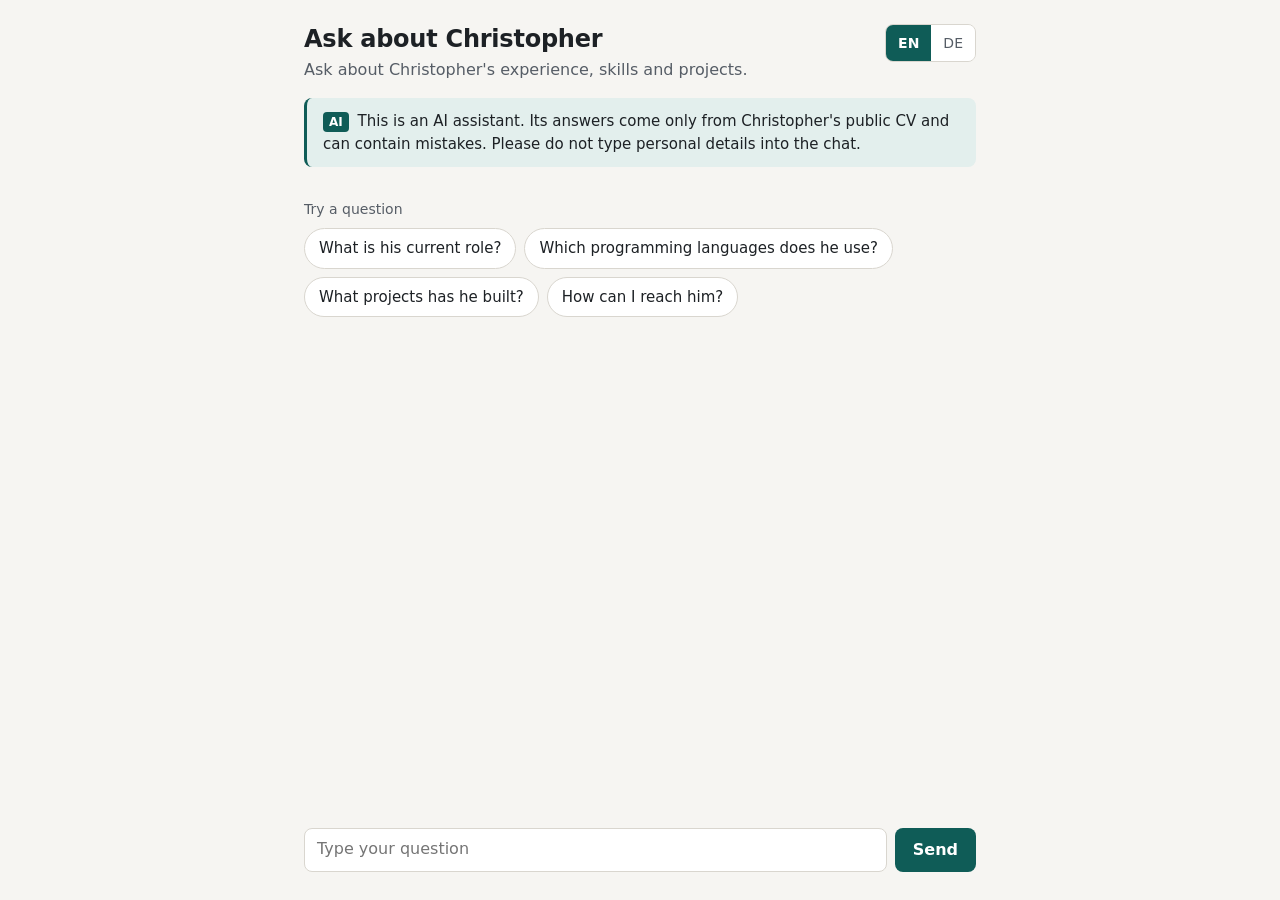
==== web/index.html @ 726d519d "web: static recruiter chat page (EN/DE, AI note, chips, contact form, Turnstile) + fake API Talks to" ====
<!doctype html>
<html lang="en">
<head>
  <meta charset="utf-8">
  <meta name="viewport" content="width=device-width, initial-scale=1">
  <meta name="color-scheme" content="light dark">
  <title>Ask about Christopher</title>
  <link rel="stylesheet" href="style.css">
</head>
<body>
  <a class="skip" href="#q" data-i18n="skip">Skip to the question field</a>
  <main class="page">
    <header class="top">
      <div>
        <h1 data-i18n="title">Ask about Christopher</h1>
        <p class="intro" data-i18n="intro"></p>
      </div>
      <div class="lang" role="group" aria-labelledby="lang-label">
        <span id="lang-label" class="sr-only" data-i18n="langLabel">Language</span>
        <button type="button" data-lang="en" lang="en">EN</button>
        <button type="button" data-lang="de" lang="de">DE</button>
      </div>
    </header>

    <p class="disclosure"><span class="badge" data-i18n="badge">AI</span> <span data-i18n="disclosure"></span></p>

    <p id="wake" class="wake" role="status" hidden></p>

    <section class="chat" aria-labelledby="chat-title">
      <h2 id="chat-title" class="sr-only" data-i18n="chatTitle">Conversation</h2>
      <ol id="log" class="log" role="log" aria-live="polite"></ol>
      <p id="typing" class="typing" hidden data-i18n="thinking"></p>

      <div id="chips" class="chips" role="group" aria-labelledby="chips-label">
        <span id="chips-label" class="chips-label" data-i18n="chipsLabel">Try a question</span>
      </div>

      <form id="contact" class="contact" hidden novalidate>
        <h2 id="contact-title" tabindex="-1" data-i18n="formTitle"></h2>
        <p class="hint" data-i18n="formHint"></p>
        <label for="c-email" data-i18n="email"></label>
        <input id="c-email" name="email" type="email" autocomplete="email" required maxlength="254">
        <label for="c-msg" data-i18n="message"></label>
        <textarea id="c-msg" name="message" rows="4" required maxlength="2000"></textarea>
        <div id="turnstile"></div>
        <p id="c-status" class="status" role="status"></p>
        <button type="submit" class="primary" data-i18n="submit"></button>
      </form>

      <p id="notice" class="notice" role="status"></p>

      <form id="ask" class="ask">
        <label for="q" class="sr-only" data-i18n="inputLabel">Your question</label>
        <textarea id="q" rows="1" maxlength="1000" required></textarea>
        <button type="submit" class="primary" data-i18n="send">Send</button>
      </form>
    </section>
  </main>
  <script src="config.js"></script>
  <script src="app.js"></script>
</body>
</html>
---- web/style.css ----
:root {
  --bg: #f6f5f2;
  --surface: #ffffff;
  --text: #1d2125;
  --muted: #565d66;
  --border: #d9d6cf;
  --accent: #0f5c57;
  --accent-text: #ffffff;
  --accent-soft: #e3efed;
  --error: #a3261b;
  --ok: #1f6b35;
  --focus: #1a5fb4;
  --radius: 0.5rem;
  font-family: system-ui, -apple-system, "Segoe UI", Roboto, sans-serif;
  line-height: 1.5;
  color: var(--text);
  background: var(--bg);
}

@media (prefers-color-scheme: dark) {
  :root {
    --bg: #131516;
    --surface: #1c1f21;
    --text: #e6e8e9;
    --muted: #a5abb0;
    --border: #353a3e;
    --accent: #6cbcb2;
    --accent-text: #0b1a18;
    --accent-soft: #1f3331;
    --error: #ff9a8f;
    --ok: #8fd6a2;
    --focus: #8ab4f8;
  }
}

* { box-sizing: border-box; }
body { margin: 0; }
[hidden] { display: none !important; }

.sr-only {
  position: absolute; width: 1px; height: 1px; padding: 0; margin: -1px;
  overflow: hidden; clip: rect(0 0 0 0); white-space: nowrap; border: 0;
}
.skip { position: absolute; left: 1rem; top: -3rem; padding: 0.5rem 0.75rem; background: var(--surface); color: var(--text); }
.skip:focus { top: 1rem; }

:focus-visible { outline: 3px solid var(--focus); outline-offset: 2px; }

.page {
  max-width: 44rem;
  min-height: 100dvh;
  margin: 0 auto;
  padding: 1.5rem 1rem;
  display: flex;
  flex-direction: column;
  gap: 1rem;
}

.top { display: flex; justify-content: space-between; align-items: flex-start; gap: 1rem; }
h1 { font-size: 1.5rem; line-height: 1.25; margin: 0 0 0.25rem; letter-spacing: -0.01em; }
h2 { font-size: 1.125rem; margin: 0 0 0.25rem; }
.intro { margin: 0; color: var(--muted); }

.lang { display: flex; border: 1px solid var(--border); border-radius: var(--radius); overflow: hidden; flex-shrink: 0; }
.lang button {
  font: inherit; font-size: 0.875rem; padding: 0.375rem 0.75rem; border: 0;
  background: var(--surface); color: var(--muted); cursor: pointer; min-height: 2.25rem;
}
.lang button[aria-pressed="true"] { background: var(--accent); color: var(--accent-text); font-weight: 600; }

.disclosure {
  margin: 0; padding: 0.75rem 1rem; font-size: 0.9375rem;
  background: var(--accent-soft); border-radius: var(--radius); border-left: 3px solid var(--accent);
}
.badge {
  display: inline-block; font-size: 0.75rem; font-weight: 700; padding: 0.0625rem 0.375rem;
  border-radius: 0.25rem; background: var(--accent); color: var(--accent-text); margin-right: 0.25rem;
}

.wake, .typing { margin: 0; color: var(--muted); font-size: 0.9375rem; }

.chat { display: flex; flex-direction: column; gap: 1rem; flex: 1; }

.log { list-style: none; margin: 0; padding: 0; display: flex; flex-direction: column; gap: 0.75rem; }
.msg { max-width: 85%; }
.msg p {
  margin: 0; padding: 0.625rem 0.875rem; border-radius: var(--radius);
  white-space: pre-wrap; overflow-wrap: anywhere;
}
.msg .who { display: block; font-size: 0.75rem; color: var(--muted); margin-bottom: 0.25rem; }
.msg.you { align-self: flex-end; text-align: right; }
.msg.you p { background: var(--accent); color: var(--accent-text); text-align: left; }
.msg.bot p { background: var(--surface); border: 1px solid var(--border); }

.chips { display: flex; flex-wrap: wrap; gap: 0.5rem; align-items: center; }
.chips-label { width: 100%; font-size: 0.875rem; color: var(--muted); }
.chips button {
  font: inherit; font-size: 0.9375rem; padding: 0.5rem 0.875rem; min-height: 2.5rem;
  border: 1px solid var(--border); border-radius: 999px; background: var(--surface); color: var(--text); cursor: pointer;
}
.chips button:hover { border-color: var(--accent); }

.notice { margin: 0; font-size: 0.9375rem; color: var(--muted); }
.notice:empty { display: none; }
.notice.error, .status.error { color: var(--error); }
.status.ok { color: var(--ok); font-weight: 600; }
.status { margin: 0; }

.contact {
  display: flex; flex-direction: column; gap: 0.375rem; padding: 1rem;
  background: var(--surface); border: 1px solid var(--border); border-radius: var(--radius);
}
.contact h2:focus { outline: none; }
.contact .hint { margin: 0 0 0.5rem; font-size: 0.875rem; color: var(--muted); }
.contact label { font-size: 0.875rem; font-weight: 600; margin-top: 0.25rem; }
.contact .primary { align-self: flex-start; margin-top: 0.5rem; }

input, textarea {
  font: inherit; color: var(--text); background: var(--bg);
  border: 1px solid var(--border); border-radius: var(--radius); padding: 0.5rem 0.75rem; width: 100%;
}
textarea { resize: vertical; }

.ask {
  position: sticky; bottom: 0; margin-top: auto; display: flex; gap: 0.5rem; align-items: flex-end;
  padding: 0.75rem 0 0.25rem; background: var(--bg);
}
.ask textarea { resize: none; min-height: 2.75rem; max-height: 8rem; field-sizing: content; background: var(--surface); }

.primary {
  font: inherit; font-weight: 600; padding: 0.5rem 1.125rem; min-height: 2.75rem;
  border: 0; border-radius: var(--radius); background: var(--accent); color: var(--accent-text); cursor: pointer;
}
.primary:disabled { opacity: 0.55; cursor: not-allowed; }

@media (max-width: 30rem) {
  .page { padding: 1rem 0.75rem; }
  h1 { font-size: 1.25rem; }
  .msg { max-width: 92%; }
}

@media (prefers-reduced-motion: reduce) {
  * { scroll-behavior: auto !important; }
}
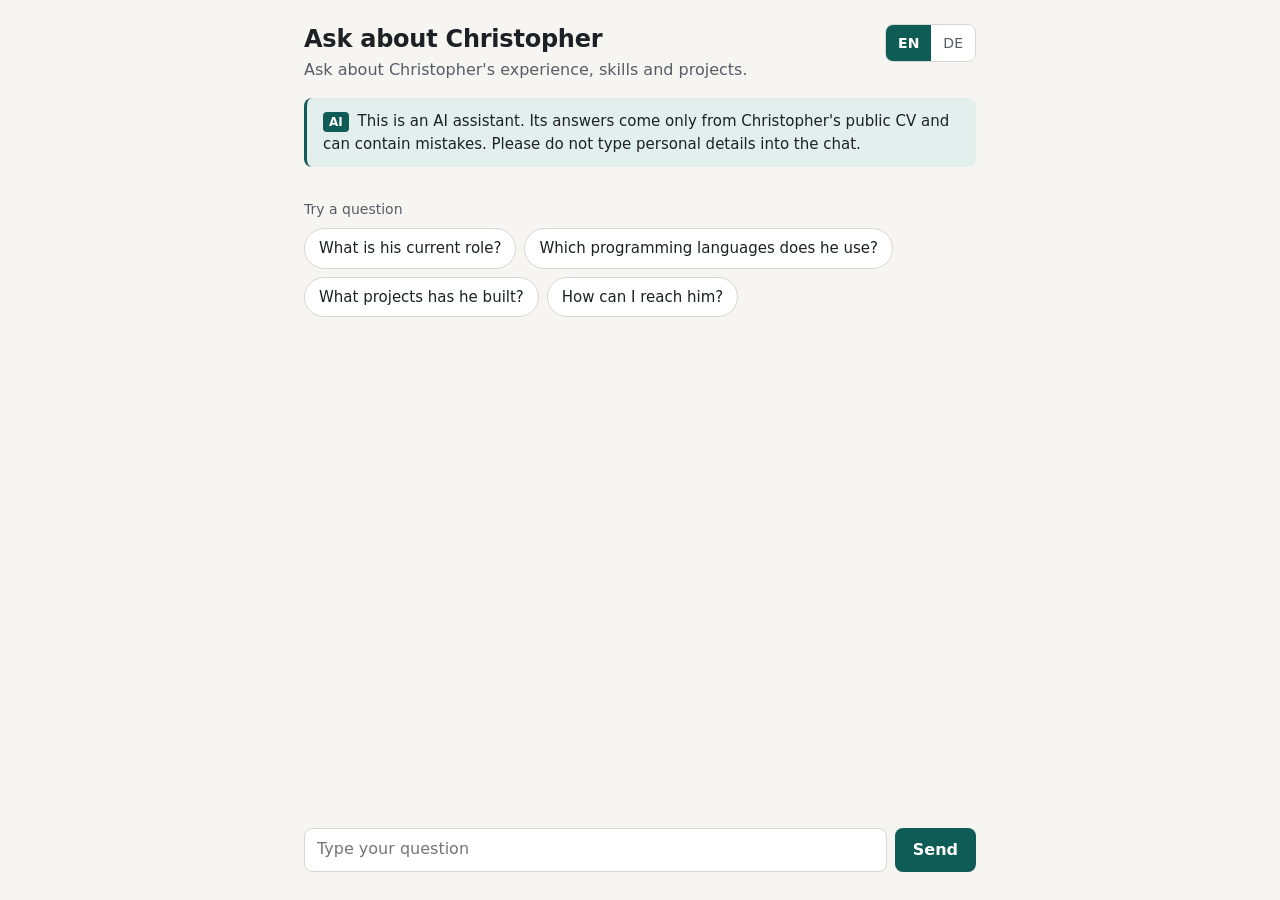
==== commit d49e34a2: "web: Turnstile gate before /session, chat locked until a session exists The gate widget sends turnst" ====
--- a/web/index.html
+++ b/web/index.html
@@ -42,12 +42,17 @@
         <input id="c-email" name="email" type="email" autocomplete="email" required maxlength="254">
         <label for="c-msg" data-i18n="message"></label>
         <textarea id="c-msg" name="message" rows="4" required maxlength="2000"></textarea>
-        <div id="turnstile"></div>
+        <div id="ts-form"></div>
         <p id="c-status" class="status" role="status"></p>
         <button type="submit" class="primary" data-i18n="submit"></button>
       </form>
 
       <p id="notice" class="notice" role="status"></p>
+
+      <div id="gate" class="gate" hidden>
+        <p data-i18n="gateHint"></p>
+        <div id="ts-start"></div>
+      </div>
 
       <form id="ask" class="ask">
         <label for="q" class="sr-only" data-i18n="inputLabel">Your question</label>
--- a/web/style.css
+++ b/web/style.css
@@ -100,6 +100,9 @@
 }
 .chips button:hover { border-color: var(--accent); }
 
+.gate { display: flex; flex-direction: column; gap: 0.5rem; }
+.gate p { margin: 0; font-size: 0.9375rem; color: var(--muted); }
+
 .notice { margin: 0; font-size: 0.9375rem; color: var(--muted); }
 .notice:empty { display: none; }
 .notice.error, .status.error { color: var(--error); }
@@ -131,7 +134,7 @@
   font: inherit; font-weight: 600; padding: 0.5rem 1.125rem; min-height: 2.75rem;
   border: 0; border-radius: var(--radius); background: var(--accent); color: var(--accent-text); cursor: pointer;
 }
-.primary:disabled { opacity: 0.55; cursor: not-allowed; }
+.chips button:disabled, .primary:disabled { opacity: 0.55; cursor: not-allowed; }
 
 @media (max-width: 30rem) {
   .page { padding: 1rem 0.75rem; }
